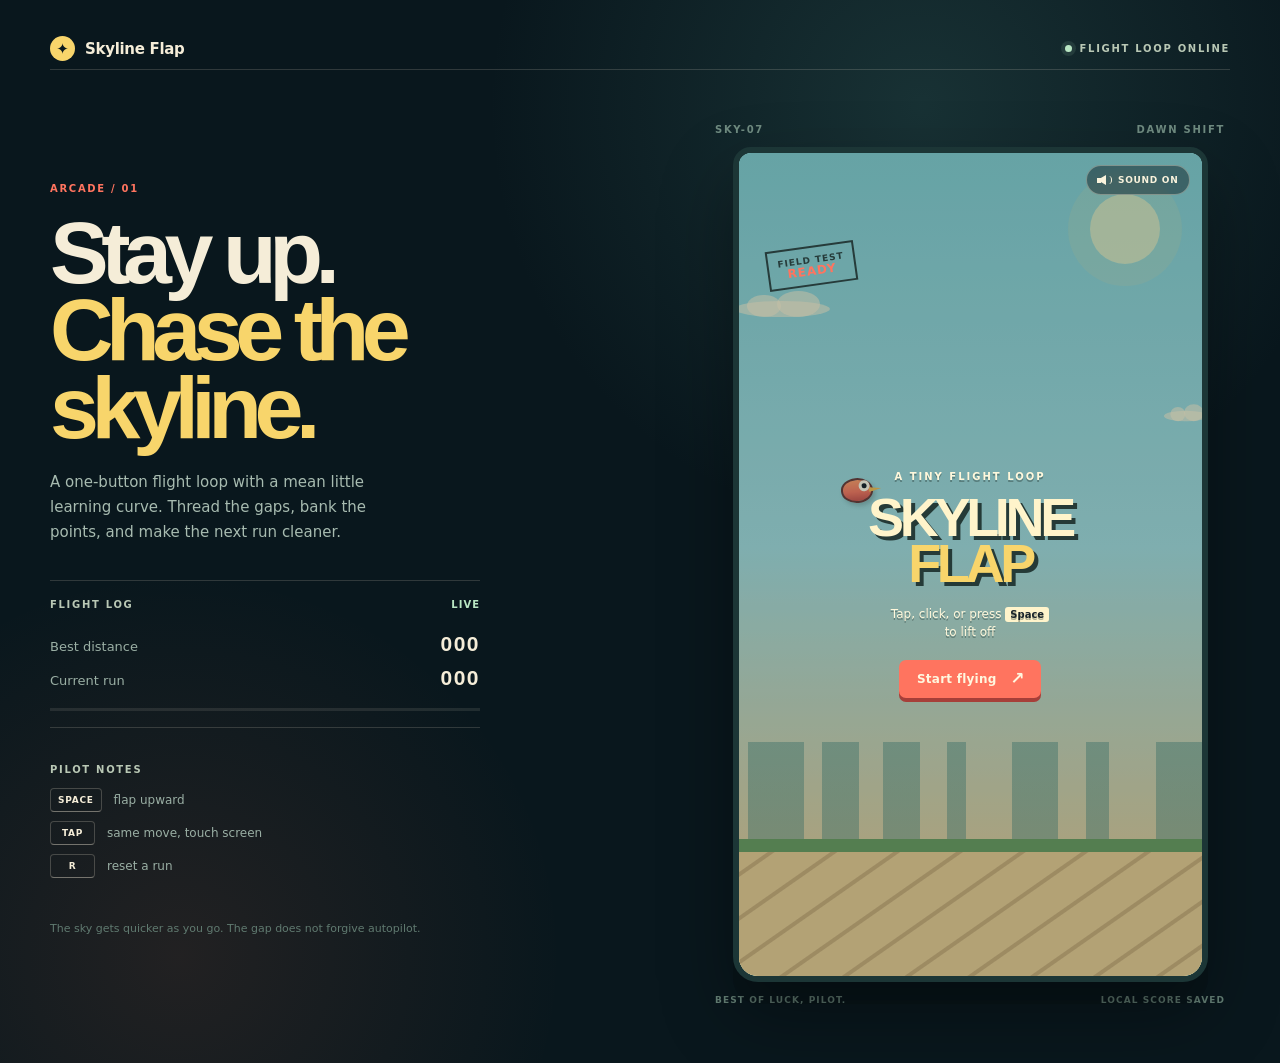
==== codex/index.html @ 68c5ec22 "Flappy Bird bake-off: landing page and static site for all three entries Three independent clones of" ====
<!doctype html>
<html lang="en">
<head>
  <meta charset="utf-8">
  <meta name="viewport" content="width=device-width, initial-scale=1, maximum-scale=1, user-scalable=no">
  <meta name="theme-color" content="#09171d">
  <title>Skyline Flap — an arcade flight loop</title>
  <link rel="stylesheet" href="style.css">
</head>
<body>
  <main class="page-shell">
    <header class="topbar">
      <a class="wordmark" href="#game" aria-label="Skyline Flap home">
        <span class="wordmark-mark" aria-hidden="true">✦</span>
        <span>Skyline Flap</span>
      </a>
      <div class="topbar-note"><span class="signal-dot"></span> Flight loop online</div>
    </header>

    <section class="layout" aria-label="Skyline Flap game">
      <aside class="intro-panel">
        <p class="eyebrow">Arcade / 01</p>
        <h1>Stay up.<br><em>Chase the skyline.</em></h1>
        <p class="lede">A one-button flight loop with a mean little learning curve. Thread the gaps, bank the points, and make the next run cleaner.</p>

        <div class="flight-log" aria-label="Flight log">
          <div class="log-heading">
            <span>Flight log</span>
            <span class="log-live">LIVE</span>
          </div>
          <div class="log-row">
            <span>Best distance</span>
            <strong id="panel-best">000</strong>
          </div>
          <div class="log-row">
            <span>Current run</span>
            <strong id="panel-score">000</strong>
          </div>
          <div class="log-meter" aria-hidden="true"><span id="progress-meter"></span></div>
        </div>

        <div class="how-to">
          <p class="eyebrow">Pilot notes</p>
          <div class="note-row"><span class="keycap">SPACE</span><span>flap upward</span></div>
          <div class="note-row"><span class="keycap">TAP</span><span>same move, touch screen</span></div>
          <div class="note-row"><span class="keycap">R</span><span>reset a run</span></div>
        </div>

        <p class="tiny-copy">The sky gets quicker as you go. The gap does not forgive autopilot.</p>
      </aside>

      <section class="game-column" id="game">
        <div class="game-label"><span>SKY-07</span><span>DAWN SHIFT</span></div>
        <div class="game-wrap" id="game-wrap">
          <div class="fallback-scene" id="fallback-scene" aria-hidden="true">
            <div class="fallback-sun"></div>
            <div class="fallback-cloud fallback-cloud-one"></div>
            <div class="fallback-cloud fallback-cloud-two"></div>
            <div class="fallback-horizon"></div>
            <div class="fallback-pipe fallback-pipe-top"></div>
            <div class="fallback-pipe fallback-pipe-bottom"></div>
            <div class="fallback-bird"></div>
            <div class="fallback-ground"></div>
          </div>
          <canvas id="game" width="360" height="640" aria-label="Skyline Flap play area"></canvas>

          <div class="game-ui" id="game-ui">
            <button id="sound-btn" class="sound-btn" type="button" aria-label="Mute sound">
              <span class="sound-icon" aria-hidden="true"><span></span><i></i><b></b></span>
              <span id="sound-text">Sound on</span>
            </button>

            <div id="title-screen" class="screen screen-title">
              <div class="title-stamp">FIELD TEST<br><span>READY</span></div>
              <p class="game-kicker">A tiny flight loop</p>
              <h2>SKYLINE<br><span>FLAP</span></h2>
              <p class="screen-hint">Tap, click, or press <kbd>Space</kbd><br>to lift off</p>
              <button id="start-btn" class="primary-btn" type="button">Start flying <span aria-hidden="true">↗</span></button>
            </div>

            <div id="over-screen" class="screen screen-over hidden">
              <div class="over-card">
                <p class="game-kicker">Flight complete</p>
                <h2>Good run.<br><span>Again?</span></h2>
                <div class="score-card">
                  <div><span>Distance</span><strong id="final-score">000</strong></div>
                  <div><span>Best</span><strong id="final-best">000</strong></div>
                </div>
                <p id="new-best" class="new-best hidden">✦ New best distance</p>
                <button id="restart-btn" class="primary-btn" type="button">Fly again <span aria-hidden="true">↗</span></button>
                <p class="screen-hint compact">or press <kbd>R</kbd></p>
              </div>
            </div>
          </div>
        </div>
        <div class="game-footer"><span>Best of luck, pilot.</span><span>Local score saved</span></div>
      </section>
    </section>
  </main>
  <script src="game.js"></script>
</body>
</html>
---- codex/style.css ----
:root {
  --night: #09171d;
  --night-soft: #10262d;
  --paper: #f5edd8;
  --paper-muted: #b9c8b5;
  --coral: #ff745f;
  --yellow: #f8d56b;
  --mint: #b9e6c3;
  --line: rgba(245, 237, 216, .16);
  --ink: #172229;
}

* { box-sizing: border-box; }

html { scroll-behavior: smooth; }

body {
  margin: 0;
  min-height: 100vh;
  color: var(--paper);
  background:
    radial-gradient(circle at 72% 10%, rgba(63, 118, 113, .28), transparent 27rem),
    radial-gradient(circle at 14% 90%, rgba(235, 113, 75, .11), transparent 24rem),
    var(--night);
  font-family: "Trebuchet MS", "Avenir Next", system-ui, sans-serif;
  -webkit-font-smoothing: antialiased;
  -webkit-tap-highlight-color: transparent;
}

button, a { -webkit-tap-highlight-color: transparent; }

button { font: inherit; }

.page-shell { width: min(1180px, calc(100% - 48px)); margin: 0 auto; padding: 28px 0 36px; }

.topbar {
  display: flex;
  justify-content: space-between;
  align-items: center;
  min-height: 42px;
  border-bottom: 1px solid var(--line);
}

.wordmark {
  display: inline-flex;
  gap: 10px;
  align-items: center;
  color: var(--paper);
  text-decoration: none;
  font-size: 15px;
  font-weight: 800;
  letter-spacing: -.02em;
}

.wordmark-mark {
  display: grid;
  place-items: center;
  width: 25px;
  height: 25px;
  color: var(--night);
  background: var(--yellow);
  border-radius: 50%;
  font-size: 15px;
}

.topbar-note, .game-label, .game-footer, .eyebrow, .log-heading, .log-live {
  font-size: 10px;
  font-weight: 700;
  letter-spacing: .17em;
  text-transform: uppercase;
}

.topbar-note { display: flex; align-items: center; gap: 8px; color: var(--paper-muted); }
.signal-dot { width: 7px; height: 7px; background: var(--mint); border-radius: 50%; box-shadow: 0 0 0 4px rgba(185, 230, 195, .1); }

.layout {
  display: grid;
  grid-template-columns: minmax(290px, 1fr) minmax(360px, 520px);
  gap: clamp(46px, 9vw, 140px);
  align-items: center;
  min-height: calc(100vh - 108px);
  padding: 54px 0 22px;
}

.intro-panel { max-width: 430px; padding-bottom: 9px; }
.eyebrow { margin: 0 0 20px; color: var(--coral); }

h1, h2, p { margin-top: 0; }

h1 {
  margin-bottom: 24px;
  color: var(--paper);
  font-family: "Arial Black", "Trebuchet MS", sans-serif;
  font-size: clamp(50px, 7.4vw, 88px);
  line-height: .88;
  letter-spacing: -.085em;
}

h1 em { color: var(--yellow); font-style: normal; }
.lede { max-width: 345px; margin-bottom: 36px; color: #a7bbb0; font-size: 15px; line-height: 1.65; }

.flight-log { padding: 18px 0 16px; border-top: 1px solid var(--line); border-bottom: 1px solid var(--line); }
.log-heading { display: flex; justify-content: space-between; margin-bottom: 17px; color: var(--paper-muted); }
.log-live { color: var(--mint); letter-spacing: .1em; }
.log-row { display: flex; justify-content: space-between; align-items: baseline; padding: 5px 0; color: #9aafa4; font-size: 13px; }
.log-row strong { color: var(--paper); font-family: "Arial Black", sans-serif; font-size: 21px; letter-spacing: .07em; }
.log-meter { height: 3px; margin-top: 13px; overflow: hidden; background: rgba(245, 237, 216, .1); }
.log-meter span { display: block; width: 0; height: 100%; background: var(--coral); transition: width .25s ease; }

.how-to { margin-top: 36px; }
.how-to .eyebrow { margin-bottom: 13px; color: var(--paper-muted); }
.note-row { display: flex; align-items: center; gap: 12px; margin: 9px 0; color: #9aafa4; font-size: 12px; }
.keycap { display: inline-grid; place-items: center; min-width: 45px; height: 24px; padding: 0 7px; color: var(--paper); border: 1px solid rgba(245, 237, 216, .22); border-bottom-color: rgba(245, 237, 216, .42); border-radius: 4px; font-size: 9px; font-weight: 800; letter-spacing: .08em; }
.tiny-copy { margin: 42px 0 0; color: #607a70; font-size: 11px; line-height: 1.55; }

.game-column { width: min(100%, 520px); justify-self: center; }
.game-label, .game-footer { display: flex; justify-content: space-between; color: #6f8b80; }
.game-label { padding: 0 5px 12px; }
.game-footer { padding: 13px 5px 0; color: #658076; font-size: 9px; letter-spacing: .12em; }

.game-wrap {
  position: relative;
  width: min(100%, 360px);
  margin: 0 auto;
  overflow: hidden;
  background: #8bd6d2;
  border: 6px solid #1c3636;
  border-radius: 18px 18px 25px 25px;
  box-shadow: 0 22px 0 rgba(0, 0, 0, .12), 0 32px 70px rgba(0, 0, 0, .34), inset 0 0 0 1px rgba(255,255,255,.13);
  user-select: none;
  cursor: pointer;
  touch-action: manipulation;
}

#game { position: relative; z-index: 1; display: block; width: 100%; height: auto; image-rendering: auto; }

.fallback-scene { position: absolute; inset: 0; z-index: 0; overflow: hidden; background: linear-gradient(180deg, #83ced0 0%, #a4dcdc 48%, #f2c682 100%); }
.fallback-sun { position: absolute; top: 5%; right: 9%; width: 70px; height: 70px; border-radius: 50%; background: rgba(255, 243, 181, .62); box-shadow: 0 0 0 22px rgba(255, 222, 131, .12); }
.fallback-cloud { position: absolute; height: 16px; border-radius: 50%; background: rgba(255, 243, 207, .55); }
.fallback-cloud::before, .fallback-cloud::after { content: ""; position: absolute; bottom: 0; border-radius: 50%; background: inherit; }
.fallback-cloud::before { left: 14%; width: 35%; height: 22px; }
.fallback-cloud::after { right: 10%; width: 45%; height: 26px; }
.fallback-cloud-one { top: 18%; left: -1%; width: 96px; }
.fallback-cloud-two { top: 31%; right: -4%; width: 68px; transform: scale(.65); }
.fallback-horizon { position: absolute; right: 0; bottom: 16.5%; left: 0; height: 12%; opacity: .4; background: linear-gradient(90deg, transparent 2%, #3b8179 2% 14%, transparent 14% 18%, #3b8179 18% 26%, transparent 26% 31%, #3b8179 31% 39%, transparent 39% 45%, #3b8179 45% 49%, transparent 49% 59%, #3b8179 59% 69%, transparent 69% 75%, #3b8179 75% 80%, transparent 80% 90%, #3b8179 90%); }
.fallback-pipe { position: absolute; display: none; width: 16.7%; background: linear-gradient(90deg, #3c725e, #98c76c 28%, #78aa60 65%, #345e50); border: 2px solid #2b5148; }
.fallback-pipe::after { content: ""; position: absolute; right: -9%; left: -9%; height: 24px; background: linear-gradient(90deg, #3c725e, #98c76c 28%, #78aa60 65%, #345e50); border: 2px solid #2b5148; }
.fallback-pipe-top::after { bottom: -25px; }
.fallback-pipe-bottom::after { top: -25px; }
.fallback-bird { position: absolute; z-index: 2; width: 7%; aspect-ratio: 25 / 19; border: 2px solid #693c39; border-radius: 48% 52% 48% 52%; background: linear-gradient(#ff9d68, #f5785f 56%, #ca554c); box-shadow: 2px 3px 4px rgba(44,62,54,.24); }
.fallback-bird::before { content: ""; position: absolute; right: -35%; top: 40%; width: 45%; height: 25%; background: #f3bd53; clip-path: polygon(0 0, 100% 40%, 0 100%); }
.fallback-bird::after { content: ""; position: absolute; right: 14%; top: 18%; width: 20%; aspect-ratio: 1; border-radius: 50%; background: #172229; box-shadow: 0 0 0 3px #fffbe6; }
.fallback-ground { position: absolute; right: 0; bottom: 0; left: 0; height: 16.6%; border-top: 13px solid #6b9d60; background: repeating-linear-gradient(145deg, transparent 0 16px, rgba(145,111,68,.33) 17px 20px, transparent 21px 36px), #e8cd91; }

.game-ui { position: absolute; inset: 0; pointer-events: none; }
.screen { position: absolute; inset: 0; display: grid; place-items: center; padding: 30px; background: rgba(10, 25, 29, .24); text-align: center; }
.screen.hidden, .hidden { display: none; }
.screen-title { align-content: center; padding-top: 70px; }

.sound-btn {
  position: absolute;
  top: 12px;
  right: 12px;
  z-index: 2;
  display: inline-flex;
  align-items: center;
  gap: 7px;
  padding: 8px 10px;
  color: #f9f3dc;
  background: rgba(9, 23, 29, .46);
  border: 1px solid rgba(245, 237, 216, .36);
  border-radius: 999px;
  font-size: 9px;
  font-weight: 700;
  letter-spacing: .08em;
  text-transform: uppercase;
  cursor: pointer;
  pointer-events: auto;
  backdrop-filter: blur(4px);
}
.sound-btn:focus-visible, .primary-btn:focus-visible { outline: 3px solid var(--yellow); outline-offset: 3px; }
.sound-icon { position: relative; display: inline-block; width: 14px; height: 12px; }
.sound-icon span { position: absolute; top: 4px; left: 0; width: 4px; height: 5px; background: currentColor; }
.sound-icon i { position: absolute; left: 3px; top: 1px; width: 6px; height: 10px; background: currentColor; clip-path: polygon(0 35%, 100% 0, 100% 100%, 0 65%); }
.sound-icon b, .sound-btn.muted .sound-icon b { position: absolute; left: 8px; top: 2px; width: 7px; height: 8px; border-right: 1px solid currentColor; border-radius: 50%; }
.sound-btn.muted .sound-icon b { left: 5px; width: 11px; height: 11px; top: 0; border: 0; border-top: 1px solid currentColor; transform: rotate(45deg); }

.title-stamp { position: absolute; top: 93px; left: 28px; transform: rotate(-8deg); padding: 7px 9px 5px; color: #263b3a; border: 2px solid #263b3a; font-size: 9px; font-weight: 900; line-height: 1.15; letter-spacing: .11em; }
.title-stamp span { color: var(--coral); font-size: 12px; }
.game-kicker { margin: 0 0 13px; color: #fff8dc; font-size: 10px; font-weight: 800; letter-spacing: .2em; text-transform: uppercase; text-shadow: 0 2px 0 rgba(35, 53, 47, .38); }
.screen h2 { margin: 0 0 18px; color: #fff4cb; font-family: "Arial Black", "Trebuchet MS", sans-serif; font-size: 54px; line-height: .85; letter-spacing: -.08em; text-shadow: 4px 4px 0 #253a37; }
.screen h2 span { color: var(--yellow); }
.screen-hint { margin: 0 0 18px; color: #fff8dc; font-size: 12px; line-height: 1.55; text-shadow: 0 2px 0 rgba(35, 53, 47, .38); }
kbd { padding: 2px 5px; color: var(--ink); background: #fff4cb; border-radius: 3px; font: inherit; font-size: 10px; font-weight: 800; }

.primary-btn { display: inline-flex; align-items: center; gap: 14px; padding: 12px 16px 12px 18px; color: #fff7df; background: var(--coral); border: 0; border-radius: 7px; box-shadow: 0 4px 0 #a63f39; font-size: 12px; font-weight: 800; letter-spacing: .02em; cursor: pointer; pointer-events: auto; transition: transform .12s ease, background .12s ease; }
.primary-btn span { font-size: 17px; line-height: .7; }
.primary-btn:hover { background: #ff806e; }
.primary-btn:active { transform: translateY(3px); box-shadow: 0 1px 0 #a63f39; }

.screen-over { background: rgba(9, 23, 29, .42); }
.over-card { width: min(100%, 275px); padding: 28px 25px 22px; color: var(--ink); background: #f5edd8; border: 3px solid #1c3636; border-radius: 12px; box-shadow: 0 8px 0 rgba(28, 54, 54, .75); }
.over-card .game-kicker { color: #7d6e50; text-shadow: none; }
.over-card h2 { margin-bottom: 23px; color: #1d3434; font-size: 39px; text-shadow: none; }
.over-card h2 span { color: #dd5d4e; }
.score-card { display: grid; grid-template-columns: 1fr 1fr; gap: 13px; margin: 0 0 17px; padding: 13px 0 11px; border-top: 1px solid rgba(28,54,54,.18); border-bottom: 1px solid rgba(28,54,54,.18); }
.score-card div { display: grid; gap: 3px; text-align: left; }
.score-card div + div { padding-left: 13px; border-left: 1px solid rgba(28,54,54,.18); }
.score-card span { color: #7a816d; font-size: 10px; font-weight: 800; letter-spacing: .08em; text-transform: uppercase; }
.score-card strong { color: #1d3434; font-family: "Arial Black", sans-serif; font-size: 26px; letter-spacing: .06em; }
.new-best { margin: -6px 0 15px; color: #c47725; font-size: 11px; font-weight: 800; }
.compact { margin: 14px 0 0; color: #7a816d; text-shadow: none; }
.compact kbd { background: #ded6bc; }

@media (max-width: 820px) {
  .page-shell { width: min(100% - 30px, 560px); padding-top: 18px; }
  .layout { grid-template-columns: 1fr; gap: 38px; min-height: auto; padding-top: 42px; }
  .intro-panel { max-width: 520px; }
  h1 { font-size: clamp(49px, 13vw, 76px); }
  .lede { max-width: 440px; }
  .flight-log { max-width: 520px; }
  .how-to { display: grid; grid-template-columns: auto 1fr 1fr 1fr; gap: 8px; align-items: center; margin-top: 25px; }
  .how-to .eyebrow { grid-column: 1 / -1; margin-bottom: 2px; }
  .note-row { margin: 0; display: grid; gap: 5px; justify-items: start; }
  .tiny-copy { display: none; }
  .game-column { order: -1; }
}

@media (max-width: 430px) {
  .page-shell { width: calc(100% - 22px); }
  .topbar-note { font-size: 8px; }
  .layout { padding-top: 28px; gap: 32px; }
  .game-wrap { border-width: 4px; border-radius: 13px 13px 18px 18px; }
  .game-footer { font-size: 8px; }
  .screen h2 { font-size: 48px; }
  .title-stamp { top: 78px; left: 20px; }
}

@media (prefers-reduced-motion: reduce) {
  html { scroll-behavior: auto; }
  *, *::before, *::after { transition-duration: .001ms !important; animation-duration: .001ms !important; }
}
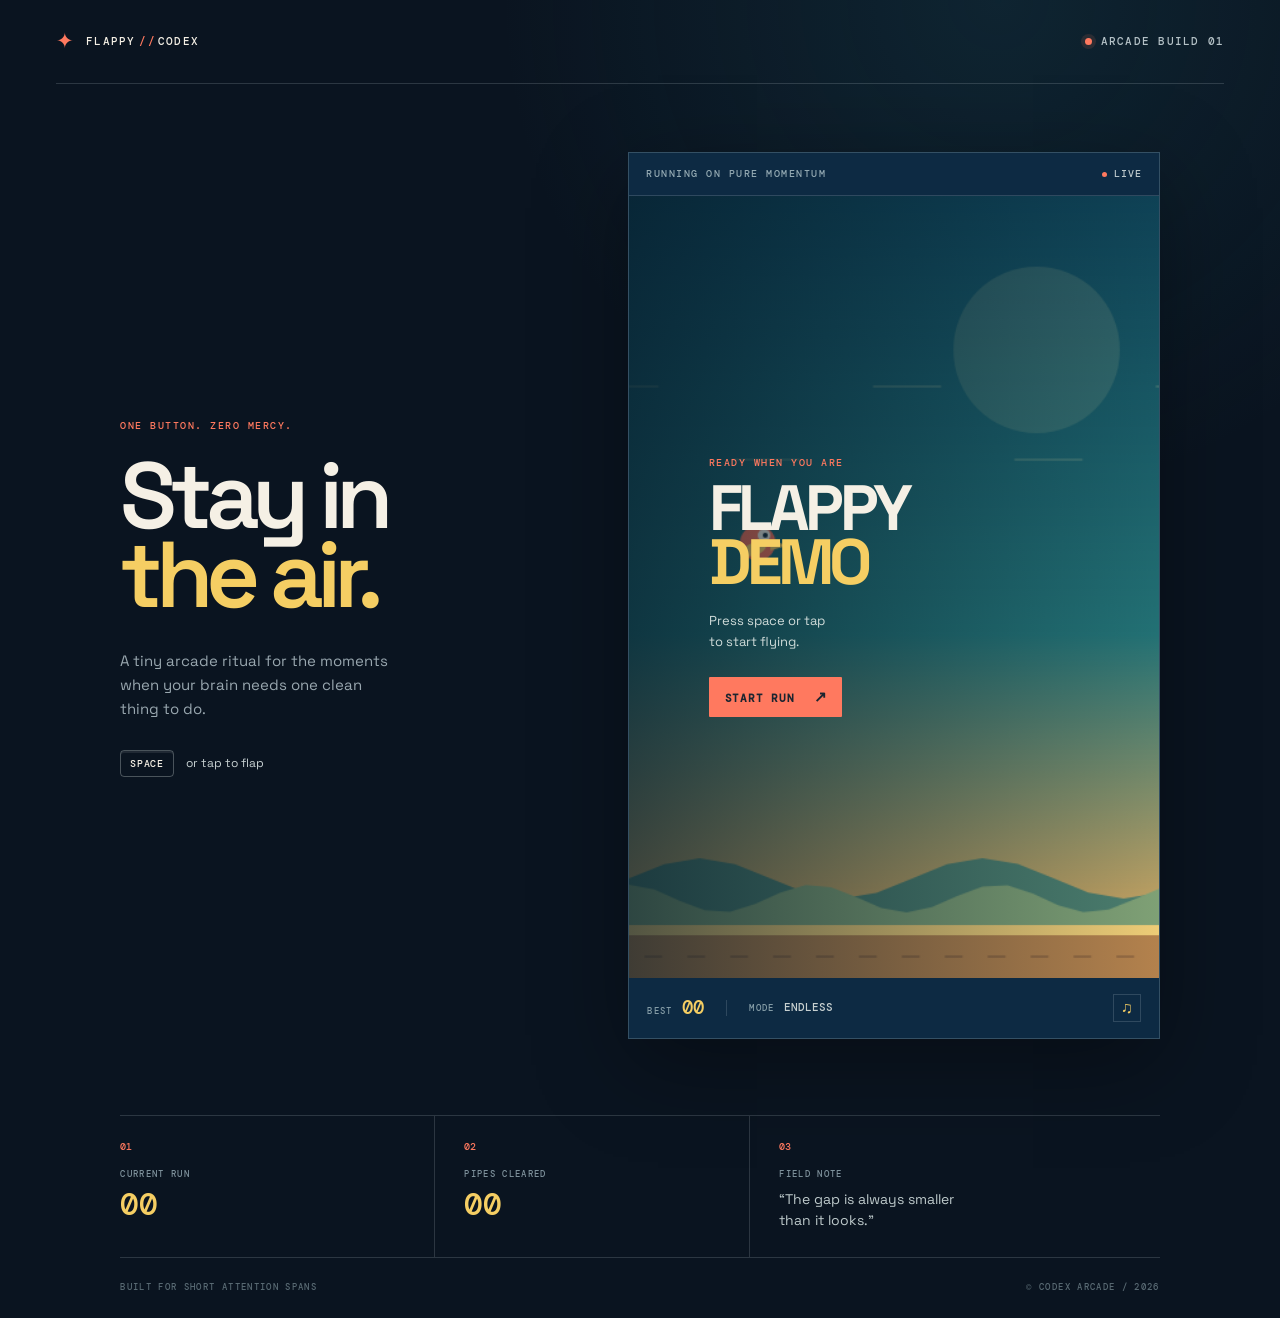
==== commit f666ed4b: "Add three Flappy Bird clones from three coding agents One prompt, three independent implementations," ====
--- a/codex/index.html
+++ b/codex/index.html
@@ -1,102 +1,73 @@
 <!doctype html>
 <html lang="en">
-<head>
-  <meta charset="utf-8">
-  <meta name="viewport" content="width=device-width, initial-scale=1, maximum-scale=1, user-scalable=no">
-  <meta name="theme-color" content="#09171d">
-  <title>Skyline Flap — an arcade flight loop</title>
-  <link rel="stylesheet" href="style.css">
-</head>
-<body>
-  <main class="page-shell">
-    <header class="topbar">
-      <a class="wordmark" href="#game" aria-label="Skyline Flap home">
-        <span class="wordmark-mark" aria-hidden="true">✦</span>
-        <span>Skyline Flap</span>
-      </a>
-      <div class="topbar-note"><span class="signal-dot"></span> Flight loop online</div>
-    </header>
+  <head>
+    <meta charset="UTF-8" />
+    <meta name="viewport" content="width=device-width, initial-scale=1.0" />
+    <meta name="theme-color" content="#071f37" />
+    <title>Flappy // Codex</title>
+    <link rel="preconnect" href="https://fonts.googleapis.com" />
+    <link rel="preconnect" href="https://fonts.gstatic.com" crossorigin />
+    <link href="https://fonts.googleapis.com/css2?family=DM+Mono:wght@400;500&family=Space+Grotesk:wght@400;500;600;700&display=swap" rel="stylesheet" />
+    <link rel="stylesheet" href="./style.css" />
+  </head>
+  <body>
+    <main class="app-shell">
+      <header class="topbar">
+        <a class="brand" href="./" aria-label="Flappy home">
+          <span class="brand-mark">✦</span>
+          <span>FLAPPY<span class="brand-slash">//</span>CODEX</span>
+        </a>
+        <div class="topbar-meta">
+          <span class="live-dot"></span>
+          <span>ARCADE BUILD 01</span>
+        </div>
+      </header>
 
-    <section class="layout" aria-label="Skyline Flap game">
-      <aside class="intro-panel">
-        <p class="eyebrow">Arcade / 01</p>
-        <h1>Stay up.<br><em>Chase the skyline.</em></h1>
-        <p class="lede">A one-button flight loop with a mean little learning curve. Thread the gaps, bank the points, and make the next run cleaner.</p>
-
-        <div class="flight-log" aria-label="Flight log">
-          <div class="log-heading">
-            <span>Flight log</span>
-            <span class="log-live">LIVE</span>
+      <section class="hero-grid">
+        <div class="hero-copy">
+          <p class="eyebrow">ONE BUTTON. ZERO MERCY.</p>
+          <h1>Stay in<br /><em>the air.</em></h1>
+          <p class="lede">A tiny arcade ritual for the moments when your brain needs one clean thing to do.</p>
+          <div class="controls-note">
+            <span class="keycap">SPACE</span>
+            <span>or tap to flap</span>
           </div>
-          <div class="log-row">
-            <span>Best distance</span>
-            <strong id="panel-best">000</strong>
-          </div>
-          <div class="log-row">
-            <span>Current run</span>
-            <strong id="panel-score">000</strong>
-          </div>
-          <div class="log-meter" aria-hidden="true"><span id="progress-meter"></span></div>
         </div>
 
-        <div class="how-to">
-          <p class="eyebrow">Pilot notes</p>
-          <div class="note-row"><span class="keycap">SPACE</span><span>flap upward</span></div>
-          <div class="note-row"><span class="keycap">TAP</span><span>same move, touch screen</span></div>
-          <div class="note-row"><span class="keycap">R</span><span>reset a run</span></div>
-        </div>
-
-        <p class="tiny-copy">The sky gets quicker as you go. The gap does not forgive autopilot.</p>
-      </aside>
-
-      <section class="game-column" id="game">
-        <div class="game-label"><span>SKY-07</span><span>DAWN SHIFT</span></div>
-        <div class="game-wrap" id="game-wrap">
-          <div class="fallback-scene" id="fallback-scene" aria-hidden="true">
-            <div class="fallback-sun"></div>
-            <div class="fallback-cloud fallback-cloud-one"></div>
-            <div class="fallback-cloud fallback-cloud-two"></div>
-            <div class="fallback-horizon"></div>
-            <div class="fallback-pipe fallback-pipe-top"></div>
-            <div class="fallback-pipe fallback-pipe-bottom"></div>
-            <div class="fallback-bird"></div>
-            <div class="fallback-ground"></div>
+        <div class="game-card" aria-label="Flappy bird game">
+          <div class="game-card-topline">
+            <span>RUNNING ON PURE MOMENTUM</span>
+            <span class="status-chip"><i></i> LIVE</span>
           </div>
-          <canvas id="game" width="360" height="640" aria-label="Skyline Flap play area"></canvas>
-
-          <div class="game-ui" id="game-ui">
-            <button id="sound-btn" class="sound-btn" type="button" aria-label="Mute sound">
-              <span class="sound-icon" aria-hidden="true"><span></span><i></i><b></b></span>
-              <span id="sound-text">Sound on</span>
-            </button>
-
-            <div id="title-screen" class="screen screen-title">
-              <div class="title-stamp">FIELD TEST<br><span>READY</span></div>
-              <p class="game-kicker">A tiny flight loop</p>
-              <h2>SKYLINE<br><span>FLAP</span></h2>
-              <p class="screen-hint">Tap, click, or press <kbd>Space</kbd><br>to lift off</p>
-              <button id="start-btn" class="primary-btn" type="button">Start flying <span aria-hidden="true">↗</span></button>
-            </div>
-
-            <div id="over-screen" class="screen screen-over hidden">
-              <div class="over-card">
-                <p class="game-kicker">Flight complete</p>
-                <h2>Good run.<br><span>Again?</span></h2>
-                <div class="score-card">
-                  <div><span>Distance</span><strong id="final-score">000</strong></div>
-                  <div><span>Best</span><strong id="final-best">000</strong></div>
-                </div>
-                <p id="new-best" class="new-best hidden">✦ New best distance</p>
-                <button id="restart-btn" class="primary-btn" type="button">Fly again <span aria-hidden="true">↗</span></button>
-                <p class="screen-hint compact">or press <kbd>R</kbd></p>
-              </div>
+          <div class="game-wrap">
+            <canvas id="game" width="420" height="620" tabindex="0" aria-label="Flappy game canvas"></canvas>
+            <div class="game-overlay" id="overlay">
+              <div class="overlay-kicker">READY WHEN YOU ARE</div>
+              <h2>FLAPPY<br /><span>DEMO</span></h2>
+              <p>Press space or tap<br />to start flying.</p>
+              <button id="startButton" class="primary-button">START RUN <span>↗</span></button>
             </div>
           </div>
+          <div class="game-card-footer">
+            <div><span>BEST</span><strong id="bestScore">00</strong></div>
+            <div class="footer-divider"></div>
+            <div><span>MODE</span><strong>ENDLESS</strong></div>
+            <button id="soundButton" class="icon-button" aria-label="Toggle sound" aria-pressed="true">♫</button>
+          </div>
         </div>
-        <div class="game-footer"><span>Best of luck, pilot.</span><span>Local score saved</span></div>
       </section>
-    </section>
-  </main>
-  <script src="game.js"></script>
-</body>
+
+      <section class="stats-row" aria-label="Game stats">
+        <div class="stat-block"><span class="stat-index">01</span><span class="stat-label">CURRENT RUN</span><strong id="scoreStat">00</strong></div>
+        <div class="stat-block"><span class="stat-index">02</span><span class="stat-label">PIPES CLEARED</span><strong id="pipesStat">00</strong></div>
+        <div class="stat-block quote-stat"><span class="stat-index">03</span><span class="stat-label">FIELD NOTE</span><p>“The gap is always smaller<br />than it looks.”</p></div>
+      </section>
+
+      <footer class="footer">
+        <span>BUILT FOR SHORT ATTENTION SPANS</span>
+        <span>© CODEX ARCADE / 2026</span>
+      </footer>
+    </main>
+    <script src="./game.js"></script>
+  </body>
 </html>
--- a/codex/style.css
+++ b/codex/style.css
@@ -1,242 +1,110 @@
 :root {
-  --night: #09171d;
-  --night-soft: #10262d;
-  --paper: #f5edd8;
-  --paper-muted: #b9c8b5;
-  --coral: #ff745f;
-  --yellow: #f8d56b;
-  --mint: #b9e6c3;
-  --line: rgba(245, 237, 216, .16);
-  --ink: #172229;
+  --ink: #f5f0e5;
+  --muted: #99a7af;
+  --line: rgba(213, 225, 229, 0.17);
+  --navy: #071f37;
+  --navy-2: #0a2b47;
+  --coral: #ff795f;
+  --yellow: #f5ce63;
+  --paper: #f3eee3;
+  --deep: #0a1420;
 }
 
 * { box-sizing: border-box; }
 
-html { scroll-behavior: smooth; }
+html { background: var(--deep); }
 
 body {
   margin: 0;
-  min-height: 100vh;
-  color: var(--paper);
+  color: var(--ink);
   background:
-    radial-gradient(circle at 72% 10%, rgba(63, 118, 113, .28), transparent 27rem),
-    radial-gradient(circle at 14% 90%, rgba(235, 113, 75, .11), transparent 24rem),
-    var(--night);
-  font-family: "Trebuchet MS", "Avenir Next", system-ui, sans-serif;
-  -webkit-font-smoothing: antialiased;
-  -webkit-tap-highlight-color: transparent;
+    radial-gradient(circle at 78% 0%, rgba(26, 84, 100, .25), transparent 31rem),
+    var(--deep);
+  font-family: "Space Grotesk", Arial, sans-serif;
+  min-width: 320px;
 }
 
-button, a { -webkit-tap-highlight-color: transparent; }
+button, a { font: inherit; }
+button { cursor: pointer; }
 
-button { font: inherit; }
-
-.page-shell { width: min(1180px, calc(100% - 48px)); margin: 0 auto; padding: 28px 0 36px; }
+.app-shell { max-width: 1320px; margin: 0 auto; padding: 0 56px 26px; }
 
 .topbar {
+  height: 84px;
   display: flex;
+  align-items: center;
   justify-content: space-between;
-  align-items: center;
-  min-height: 42px;
   border-bottom: 1px solid var(--line);
+  font: 500 11px/1 "DM Mono", monospace;
+  letter-spacing: .11em;
+  color: #b5c2c7;
 }
 
-.wordmark {
-  display: inline-flex;
-  gap: 10px;
-  align-items: center;
-  color: var(--paper);
-  text-decoration: none;
-  font-size: 15px;
-  font-weight: 800;
-  letter-spacing: -.02em;
+.brand { display: flex; gap: 11px; align-items: center; color: var(--ink); text-decoration: none; font-weight: 500; }
+.brand-mark { color: var(--coral); font-size: 21px; line-height: 0; transform: translateY(-1px); }
+.brand-slash { color: var(--coral); margin: 0 2px 0 4px; }
+.topbar-meta { display: flex; align-items: center; gap: 9px; }
+.live-dot { width: 7px; height: 7px; border-radius: 50%; background: var(--coral); box-shadow: 0 0 0 4px rgba(255,121,95,.12); }
+
+.hero-grid { display: grid; grid-template-columns: minmax(260px, .85fr) minmax(450px, 1.15fr); gap: clamp(44px, 9vw, 156px); align-items: center; padding: 68px 5.5% 76px; }
+.hero-copy { align-self: center; padding-top: 6px; }
+.eyebrow, .game-card-topline, .stat-label, .footer, .overlay-kicker { font: 500 10px/1.2 "DM Mono", monospace; letter-spacing: .15em; }
+.eyebrow { color: var(--coral); margin: 0 0 24px; }
+h1 { font-size: clamp(58px, 7.3vw, 110px); line-height: .85; letter-spacing: -.075em; font-weight: 600; margin: 0; }
+h1 em { color: var(--yellow); font-style: normal; }
+.lede { color: var(--muted); max-width: 280px; line-height: 1.6; font-size: 15px; margin: 34px 0 29px; }
+.controls-note { display: flex; align-items: center; gap: 12px; color: #c7d1d2; font-size: 12px; }
+.keycap { border: 1px solid rgba(221,230,227,.3); border-radius: 4px; padding: 8px 9px 7px; color: var(--ink); font: 500 10px/1 "DM Mono", monospace; letter-spacing: .07em; box-shadow: 0 2px 0 rgba(255,255,255,.09) inset; }
+
+.game-card { width: 100%; max-width: 590px; justify-self: end; background: #0d2a43; border: 1px solid rgba(193, 215, 220, .22); box-shadow: 0 26px 85px rgba(0, 0, 0, .34); }
+.game-card-topline { height: 43px; display: flex; align-items: center; justify-content: space-between; padding: 0 17px; color: #93a9b2; border-bottom: 1px solid var(--line); }
+.status-chip { color: #bdc9cc; display: flex; align-items: center; gap: 7px; letter-spacing: .1em; }
+.status-chip i { width: 5px; height: 5px; border-radius: 50%; background: var(--coral); }
+.game-wrap { position: relative; background: #174f5f; aspect-ratio: 420 / 620; overflow: hidden; }
+canvas { width: 100%; height: 100%; display: block; outline: none; }
+.game-overlay { position: absolute; inset: 0; display: flex; flex-direction: column; align-items: flex-start; justify-content: center; padding: 15%; background: linear-gradient(90deg, rgba(5,25,40,.68), rgba(5,25,40,.03)); pointer-events: none; transition: opacity .2s; }
+.game-overlay.is-hidden { opacity: 0; }
+.overlay-kicker { color: var(--coral); margin-bottom: 13px; }
+.game-overlay h2 { margin: 0; font-size: clamp(38px, 5vw, 65px); line-height: .84; letter-spacing: -.07em; }
+.game-overlay h2 span { color: var(--yellow); }
+.game-overlay p { color: #d0dcda; font-size: 13px; line-height: 1.55; margin: 22px 0 25px; }
+.primary-button { pointer-events: auto; background: var(--coral); color: #1b2530; border: 0; border-radius: 1px; padding: 13px 14px 12px 16px; font: 600 11px/1 "DM Mono", monospace; letter-spacing: .07em; transition: transform .15s, background .15s; }
+.primary-button span { margin-left: 12px; font-size: 15px; }
+.primary-button:hover, .primary-button:focus-visible { background: #ff927e; transform: translateY(-2px); }
+.game-card-footer { height: 60px; display: flex; align-items: center; gap: 22px; padding: 0 18px; }
+.game-card-footer div { display: flex; align-items: baseline; gap: 10px; }
+.game-card-footer span { color: #859da7; font: 500 9px/1 "DM Mono", monospace; letter-spacing: .14em; }
+.game-card-footer strong { color: var(--yellow); font: 500 19px/1 "DM Mono", monospace; }
+.game-card-footer div:nth-child(3) strong { font-size: 11px; color: #c7d0d0; }
+.footer-divider { width: 1px; height: 16px; background: var(--line); }
+.icon-button { margin-left: auto; border: 1px solid var(--line); color: var(--yellow); background: transparent; width: 28px; height: 28px; font-size: 16px; line-height: 1; }
+.icon-button[aria-pressed="false"] { color: #71828a; }
+
+.stats-row { display: grid; grid-template-columns: 1fr 1fr 1.3fr; border-top: 1px solid var(--line); border-bottom: 1px solid var(--line); margin: 0 5.5%; min-height: 143px; }
+.stat-block { position: relative; padding: 26px 29px 23px 0; border-right: 1px solid var(--line); }
+.stat-block + .stat-block { padding-left: 29px; }
+.stat-block:last-child { border-right: 0; }
+.stat-index { display: block; color: var(--coral); font: 500 10px/1 "DM Mono", monospace; margin-bottom: 17px; }
+.stat-label { display: block; color: #7e919b; font-size: 9px; margin-bottom: 10px; }
+.stat-block strong { display: block; font: 500 31px/1 "DM Mono", monospace; color: var(--yellow); }
+.quote-stat p { color: #bdc9ca; line-height: 1.5; font-size: 14px; margin: 0; }
+
+.footer { display: flex; justify-content: space-between; color: #596a73; padding: 24px 5.5% 0; font-size: 9px; }
+
+@media (max-width: 760px) {
+  .app-shell { padding: 0 20px 20px; }
+  .topbar { height: 70px; }
+  .topbar-meta { display: none; }
+  .hero-grid { grid-template-columns: 1fr; gap: 45px; padding: 50px 0 52px; }
+  .hero-copy { padding-left: 5%; }
+  .game-card { justify-self: stretch; max-width: none; }
+  .stats-row { margin: 0; grid-template-columns: 1fr 1fr; }
+  .quote-stat { grid-column: 1 / -1; border-top: 1px solid var(--line); border-right: 0; padding: 22px 0 !important; }
+  .footer { padding-left: 0; padding-right: 0; gap: 20px; line-height: 1.4; }
 }
 
-.wordmark-mark {
-  display: grid;
-  place-items: center;
-  width: 25px;
-  height: 25px;
-  color: var(--night);
-  background: var(--yellow);
-  border-radius: 50%;
-  font-size: 15px;
+@media (max-width: 420px) {
+  .footer { flex-direction: column; gap: 9px; }
+  .game-overlay { padding: 13%; }
+  h1 { font-size: 62px; }
 }
-
-.topbar-note, .game-label, .game-footer, .eyebrow, .log-heading, .log-live {
-  font-size: 10px;
-  font-weight: 700;
-  letter-spacing: .17em;
-  text-transform: uppercase;
-}
-
-.topbar-note { display: flex; align-items: center; gap: 8px; color: var(--paper-muted); }
-.signal-dot { width: 7px; height: 7px; background: var(--mint); border-radius: 50%; box-shadow: 0 0 0 4px rgba(185, 230, 195, .1); }
-
-.layout {
-  display: grid;
-  grid-template-columns: minmax(290px, 1fr) minmax(360px, 520px);
-  gap: clamp(46px, 9vw, 140px);
-  align-items: center;
-  min-height: calc(100vh - 108px);
-  padding: 54px 0 22px;
-}
-
-.intro-panel { max-width: 430px; padding-bottom: 9px; }
-.eyebrow { margin: 0 0 20px; color: var(--coral); }
-
-h1, h2, p { margin-top: 0; }
-
-h1 {
-  margin-bottom: 24px;
-  color: var(--paper);
-  font-family: "Arial Black", "Trebuchet MS", sans-serif;
-  font-size: clamp(50px, 7.4vw, 88px);
-  line-height: .88;
-  letter-spacing: -.085em;
-}
-
-h1 em { color: var(--yellow); font-style: normal; }
-.lede { max-width: 345px; margin-bottom: 36px; color: #a7bbb0; font-size: 15px; line-height: 1.65; }
-
-.flight-log { padding: 18px 0 16px; border-top: 1px solid var(--line); border-bottom: 1px solid var(--line); }
-.log-heading { display: flex; justify-content: space-between; margin-bottom: 17px; color: var(--paper-muted); }
-.log-live { color: var(--mint); letter-spacing: .1em; }
-.log-row { display: flex; justify-content: space-between; align-items: baseline; padding: 5px 0; color: #9aafa4; font-size: 13px; }
-.log-row strong { color: var(--paper); font-family: "Arial Black", sans-serif; font-size: 21px; letter-spacing: .07em; }
-.log-meter { height: 3px; margin-top: 13px; overflow: hidden; background: rgba(245, 237, 216, .1); }
-.log-meter span { display: block; width: 0; height: 100%; background: var(--coral); transition: width .25s ease; }
-
-.how-to { margin-top: 36px; }
-.how-to .eyebrow { margin-bottom: 13px; color: var(--paper-muted); }
-.note-row { display: flex; align-items: center; gap: 12px; margin: 9px 0; color: #9aafa4; font-size: 12px; }
-.keycap { display: inline-grid; place-items: center; min-width: 45px; height: 24px; padding: 0 7px; color: var(--paper); border: 1px solid rgba(245, 237, 216, .22); border-bottom-color: rgba(245, 237, 216, .42); border-radius: 4px; font-size: 9px; font-weight: 800; letter-spacing: .08em; }
-.tiny-copy { margin: 42px 0 0; color: #607a70; font-size: 11px; line-height: 1.55; }
-
-.game-column { width: min(100%, 520px); justify-self: center; }
-.game-label, .game-footer { display: flex; justify-content: space-between; color: #6f8b80; }
-.game-label { padding: 0 5px 12px; }
-.game-footer { padding: 13px 5px 0; color: #658076; font-size: 9px; letter-spacing: .12em; }
-
-.game-wrap {
-  position: relative;
-  width: min(100%, 360px);
-  margin: 0 auto;
-  overflow: hidden;
-  background: #8bd6d2;
-  border: 6px solid #1c3636;
-  border-radius: 18px 18px 25px 25px;
-  box-shadow: 0 22px 0 rgba(0, 0, 0, .12), 0 32px 70px rgba(0, 0, 0, .34), inset 0 0 0 1px rgba(255,255,255,.13);
-  user-select: none;
-  cursor: pointer;
-  touch-action: manipulation;
-}
-
-#game { position: relative; z-index: 1; display: block; width: 100%; height: auto; image-rendering: auto; }
-
-.fallback-scene { position: absolute; inset: 0; z-index: 0; overflow: hidden; background: linear-gradient(180deg, #83ced0 0%, #a4dcdc 48%, #f2c682 100%); }
-.fallback-sun { position: absolute; top: 5%; right: 9%; width: 70px; height: 70px; border-radius: 50%; background: rgba(255, 243, 181, .62); box-shadow: 0 0 0 22px rgba(255, 222, 131, .12); }
-.fallback-cloud { position: absolute; height: 16px; border-radius: 50%; background: rgba(255, 243, 207, .55); }
-.fallback-cloud::before, .fallback-cloud::after { content: ""; position: absolute; bottom: 0; border-radius: 50%; background: inherit; }
-.fallback-cloud::before { left: 14%; width: 35%; height: 22px; }
-.fallback-cloud::after { right: 10%; width: 45%; height: 26px; }
-.fallback-cloud-one { top: 18%; left: -1%; width: 96px; }
-.fallback-cloud-two { top: 31%; right: -4%; width: 68px; transform: scale(.65); }
-.fallback-horizon { position: absolute; right: 0; bottom: 16.5%; left: 0; height: 12%; opacity: .4; background: linear-gradient(90deg, transparent 2%, #3b8179 2% 14%, transparent 14% 18%, #3b8179 18% 26%, transparent 26% 31%, #3b8179 31% 39%, transparent 39% 45%, #3b8179 45% 49%, transparent 49% 59%, #3b8179 59% 69%, transparent 69% 75%, #3b8179 75% 80%, transparent 80% 90%, #3b8179 90%); }
-.fallback-pipe { position: absolute; display: none; width: 16.7%; background: linear-gradient(90deg, #3c725e, #98c76c 28%, #78aa60 65%, #345e50); border: 2px solid #2b5148; }
-.fallback-pipe::after { content: ""; position: absolute; right: -9%; left: -9%; height: 24px; background: linear-gradient(90deg, #3c725e, #98c76c 28%, #78aa60 65%, #345e50); border: 2px solid #2b5148; }
-.fallback-pipe-top::after { bottom: -25px; }
-.fallback-pipe-bottom::after { top: -25px; }
-.fallback-bird { position: absolute; z-index: 2; width: 7%; aspect-ratio: 25 / 19; border: 2px solid #693c39; border-radius: 48% 52% 48% 52%; background: linear-gradient(#ff9d68, #f5785f 56%, #ca554c); box-shadow: 2px 3px 4px rgba(44,62,54,.24); }
-.fallback-bird::before { content: ""; position: absolute; right: -35%; top: 40%; width: 45%; height: 25%; background: #f3bd53; clip-path: polygon(0 0, 100% 40%, 0 100%); }
-.fallback-bird::after { content: ""; position: absolute; right: 14%; top: 18%; width: 20%; aspect-ratio: 1; border-radius: 50%; background: #172229; box-shadow: 0 0 0 3px #fffbe6; }
-.fallback-ground { position: absolute; right: 0; bottom: 0; left: 0; height: 16.6%; border-top: 13px solid #6b9d60; background: repeating-linear-gradient(145deg, transparent 0 16px, rgba(145,111,68,.33) 17px 20px, transparent 21px 36px), #e8cd91; }
-
-.game-ui { position: absolute; inset: 0; pointer-events: none; }
-.screen { position: absolute; inset: 0; display: grid; place-items: center; padding: 30px; background: rgba(10, 25, 29, .24); text-align: center; }
-.screen.hidden, .hidden { display: none; }
-.screen-title { align-content: center; padding-top: 70px; }
-
-.sound-btn {
-  position: absolute;
-  top: 12px;
-  right: 12px;
-  z-index: 2;
-  display: inline-flex;
-  align-items: center;
-  gap: 7px;
-  padding: 8px 10px;
-  color: #f9f3dc;
-  background: rgba(9, 23, 29, .46);
-  border: 1px solid rgba(245, 237, 216, .36);
-  border-radius: 999px;
-  font-size: 9px;
-  font-weight: 700;
-  letter-spacing: .08em;
-  text-transform: uppercase;
-  cursor: pointer;
-  pointer-events: auto;
-  backdrop-filter: blur(4px);
-}
-.sound-btn:focus-visible, .primary-btn:focus-visible { outline: 3px solid var(--yellow); outline-offset: 3px; }
-.sound-icon { position: relative; display: inline-block; width: 14px; height: 12px; }
-.sound-icon span { position: absolute; top: 4px; left: 0; width: 4px; height: 5px; background: currentColor; }
-.sound-icon i { position: absolute; left: 3px; top: 1px; width: 6px; height: 10px; background: currentColor; clip-path: polygon(0 35%, 100% 0, 100% 100%, 0 65%); }
-.sound-icon b, .sound-btn.muted .sound-icon b { position: absolute; left: 8px; top: 2px; width: 7px; height: 8px; border-right: 1px solid currentColor; border-radius: 50%; }
-.sound-btn.muted .sound-icon b { left: 5px; width: 11px; height: 11px; top: 0; border: 0; border-top: 1px solid currentColor; transform: rotate(45deg); }
-
-.title-stamp { position: absolute; top: 93px; left: 28px; transform: rotate(-8deg); padding: 7px 9px 5px; color: #263b3a; border: 2px solid #263b3a; font-size: 9px; font-weight: 900; line-height: 1.15; letter-spacing: .11em; }
-.title-stamp span { color: var(--coral); font-size: 12px; }
-.game-kicker { margin: 0 0 13px; color: #fff8dc; font-size: 10px; font-weight: 800; letter-spacing: .2em; text-transform: uppercase; text-shadow: 0 2px 0 rgba(35, 53, 47, .38); }
-.screen h2 { margin: 0 0 18px; color: #fff4cb; font-family: "Arial Black", "Trebuchet MS", sans-serif; font-size: 54px; line-height: .85; letter-spacing: -.08em; text-shadow: 4px 4px 0 #253a37; }
-.screen h2 span { color: var(--yellow); }
-.screen-hint { margin: 0 0 18px; color: #fff8dc; font-size: 12px; line-height: 1.55; text-shadow: 0 2px 0 rgba(35, 53, 47, .38); }
-kbd { padding: 2px 5px; color: var(--ink); background: #fff4cb; border-radius: 3px; font: inherit; font-size: 10px; font-weight: 800; }
-
-.primary-btn { display: inline-flex; align-items: center; gap: 14px; padding: 12px 16px 12px 18px; color: #fff7df; background: var(--coral); border: 0; border-radius: 7px; box-shadow: 0 4px 0 #a63f39; font-size: 12px; font-weight: 800; letter-spacing: .02em; cursor: pointer; pointer-events: auto; transition: transform .12s ease, background .12s ease; }
-.primary-btn span { font-size: 17px; line-height: .7; }
-.primary-btn:hover { background: #ff806e; }
-.primary-btn:active { transform: translateY(3px); box-shadow: 0 1px 0 #a63f39; }
-
-.screen-over { background: rgba(9, 23, 29, .42); }
-.over-card { width: min(100%, 275px); padding: 28px 25px 22px; color: var(--ink); background: #f5edd8; border: 3px solid #1c3636; border-radius: 12px; box-shadow: 0 8px 0 rgba(28, 54, 54, .75); }
-.over-card .game-kicker { color: #7d6e50; text-shadow: none; }
-.over-card h2 { margin-bottom: 23px; color: #1d3434; font-size: 39px; text-shadow: none; }
-.over-card h2 span { color: #dd5d4e; }
-.score-card { display: grid; grid-template-columns: 1fr 1fr; gap: 13px; margin: 0 0 17px; padding: 13px 0 11px; border-top: 1px solid rgba(28,54,54,.18); border-bottom: 1px solid rgba(28,54,54,.18); }
-.score-card div { display: grid; gap: 3px; text-align: left; }
-.score-card div + div { padding-left: 13px; border-left: 1px solid rgba(28,54,54,.18); }
-.score-card span { color: #7a816d; font-size: 10px; font-weight: 800; letter-spacing: .08em; text-transform: uppercase; }
-.score-card strong { color: #1d3434; font-family: "Arial Black", sans-serif; font-size: 26px; letter-spacing: .06em; }
-.new-best { margin: -6px 0 15px; color: #c47725; font-size: 11px; font-weight: 800; }
-.compact { margin: 14px 0 0; color: #7a816d; text-shadow: none; }
-.compact kbd { background: #ded6bc; }
-
-@media (max-width: 820px) {
-  .page-shell { width: min(100% - 30px, 560px); padding-top: 18px; }
-  .layout { grid-template-columns: 1fr; gap: 38px; min-height: auto; padding-top: 42px; }
-  .intro-panel { max-width: 520px; }
-  h1 { font-size: clamp(49px, 13vw, 76px); }
-  .lede { max-width: 440px; }
-  .flight-log { max-width: 520px; }
-  .how-to { display: grid; grid-template-columns: auto 1fr 1fr 1fr; gap: 8px; align-items: center; margin-top: 25px; }
-  .how-to .eyebrow { grid-column: 1 / -1; margin-bottom: 2px; }
-  .note-row { margin: 0; display: grid; gap: 5px; justify-items: start; }
-  .tiny-copy { display: none; }
-  .game-column { order: -1; }
-}
-
-@media (max-width: 430px) {
-  .page-shell { width: calc(100% - 22px); }
-  .topbar-note { font-size: 8px; }
-  .layout { padding-top: 28px; gap: 32px; }
-  .game-wrap { border-width: 4px; border-radius: 13px 13px 18px 18px; }
-  .game-footer { font-size: 8px; }
-  .screen h2 { font-size: 48px; }
-  .title-stamp { top: 78px; left: 20px; }
-}
-
-@media (prefers-reduced-motion: reduce) {
-  html { scroll-behavior: auto; }
-  *, *::before, *::after { transition-duration: .001ms !important; animation-duration: .001ms !important; }
-}
